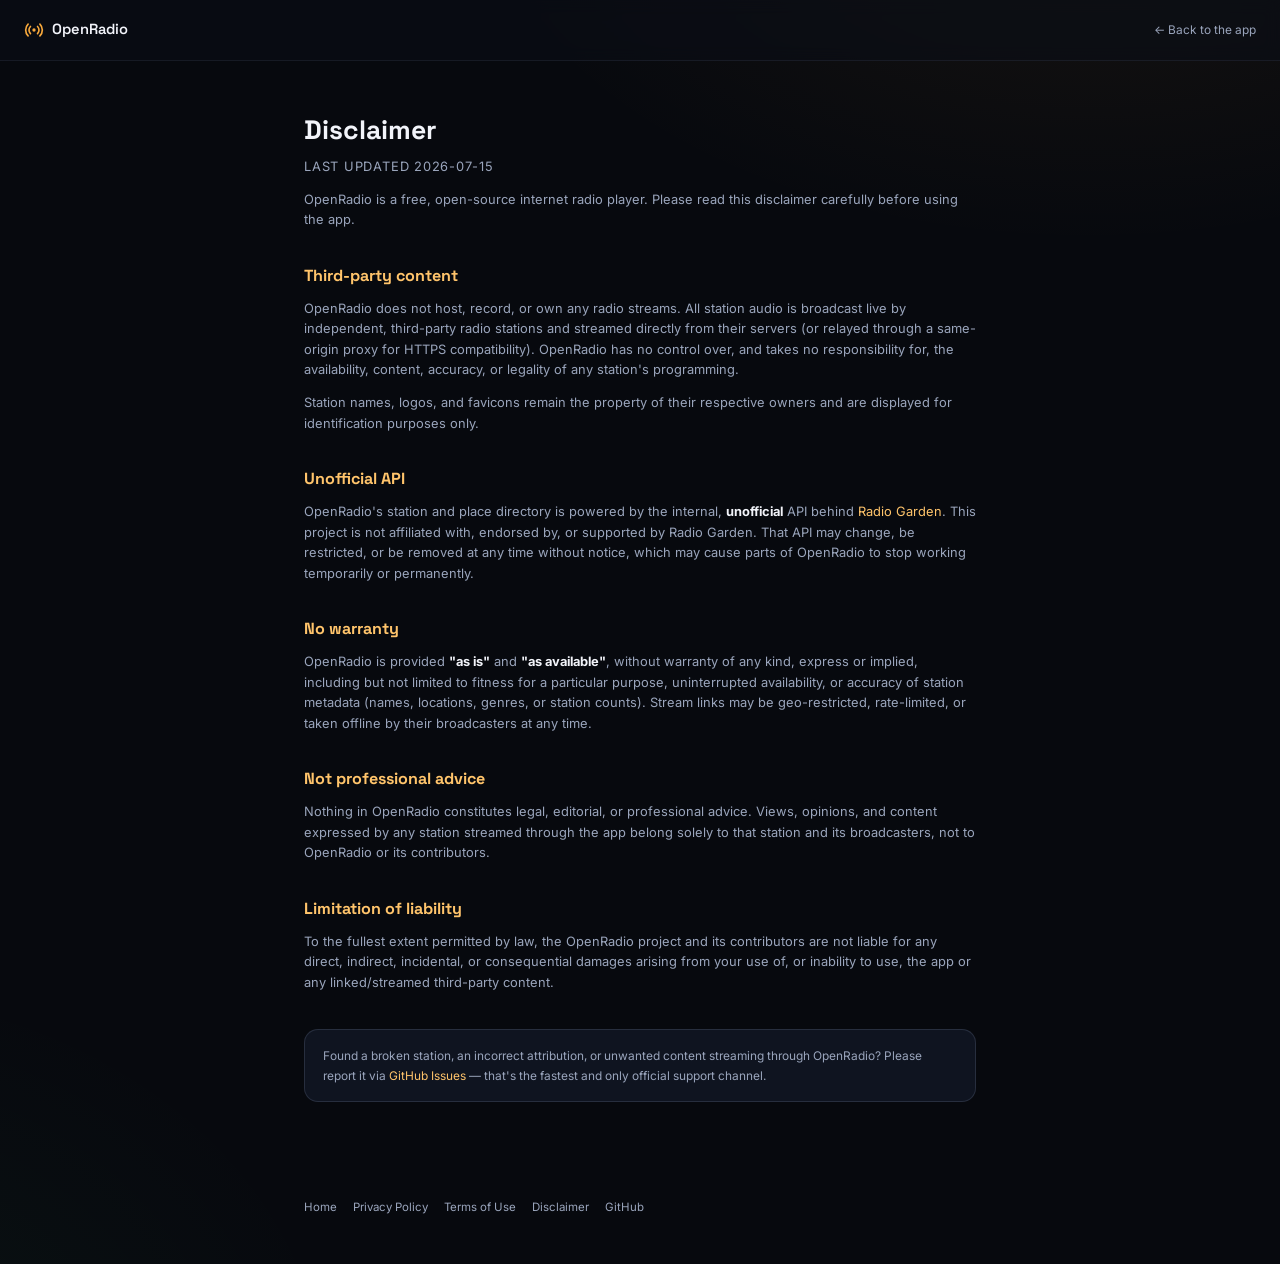
==== disclaimer.html @ 1cc2624a "Add legal pages: Privacy Policy, Terms of Use, and Disclaimer; update sitemap and footer links" ====
<!DOCTYPE html>
<html lang="en">
<head>
  <meta charset="UTF-8" />
  <meta name="viewport" content="width=device-width, initial-scale=1.0" />
  <title>Disclaimer — OpenRadio</title>
  <meta name="description" content="Disclaimer for OpenRadio, a free internet radio player: unofficial API use, third-party stream content, and no-warranty terms." />
  <link rel="canonical" href="https://openradio.world/disclaimer.html" />
  <meta name="theme-color" content="#07090e" />
  <link rel="icon" href="assets/icon.svg" type="image/svg+xml" />
  <link href="https://fonts.googleapis.com/css2?family=Inter:wght@400;500;600;700&family=Space+Grotesk:wght@500;600;700&display=swap" rel="stylesheet" />
  <link rel="stylesheet" href="legal.css?v=1" />
</head>
<body>
  <header class="legal-topbar">
    <a class="brand" href="/">
      <svg width="20" height="20" viewBox="0 0 24 24" fill="none" aria-hidden="true">
        <g stroke="#f6a83c" stroke-width="2" stroke-linecap="round">
          <circle cx="12" cy="12" r="2" fill="#f6a83c" stroke="none"/>
          <path d="M16.24 7.76a6 6 0 0 1 0 8.49"/>
          <path d="M7.76 16.25a6 6 0 0 1 0-8.49"/>
          <path d="M19.07 4.93a10 10 0 0 1 0 14.14"/>
          <path d="M4.93 19.07a10 10 0 0 1 0-14.14"/>
        </g>
      </svg>
      OpenRadio
    </a>
    <a class="back-link" href="/">&larr; Back to the app</a>
  </header>

  <main class="legal-wrap">
    <h1>Disclaimer</h1>
    <p class="legal-updated">Last updated 2026-07-15</p>

    <p>OpenRadio is a free, open-source internet radio player. Please read this
    disclaimer carefully before using the app.</p>

    <h2>Third-party content</h2>
    <p>OpenRadio does not host, record, or own any radio streams. All station
    audio is broadcast live by independent, third-party radio stations and
    streamed directly from their servers (or relayed through a same-origin
    proxy for HTTPS compatibility). OpenRadio has no control over, and takes
    no responsibility for, the availability, content, accuracy, or legality of
    any station's programming.</p>
    <p>Station names, logos, and favicons remain the property of their
    respective owners and are displayed for identification purposes only.</p>

    <h2>Unofficial API</h2>
    <p>OpenRadio's station and place directory is powered by the internal,
    <strong>unofficial</strong> API behind <a href="https://radio.garden/" target="_blank" rel="noopener">Radio Garden</a>.
    This project is not affiliated with, endorsed by, or supported by Radio
    Garden. That API may change, be restricted, or be removed at any time
    without notice, which may cause parts of OpenRadio to stop working
    temporarily or permanently.</p>

    <h2>No warranty</h2>
    <p>OpenRadio is provided <strong>"as is"</strong> and <strong>"as available"</strong>,
    without warranty of any kind, express or implied, including but not
    limited to fitness for a particular purpose, uninterrupted availability,
    or accuracy of station metadata (names, locations, genres, or station
    counts). Stream links may be geo-restricted, rate-limited, or taken
    offline by their broadcasters at any time.</p>

    <h2>Not professional advice</h2>
    <p>Nothing in OpenRadio constitutes legal, editorial, or professional
    advice. Views, opinions, and content expressed by any station streamed
    through the app belong solely to that station and its broadcasters, not
    to OpenRadio or its contributors.</p>

    <h2>Limitation of liability</h2>
    <p>To the fullest extent permitted by law, the OpenRadio project and its
    contributors are not liable for any direct, indirect, incidental, or
    consequential damages arising from your use of, or inability to use, the
    app or any linked/streamed third-party content.</p>

    <div class="legal-note">
      <p>Found a broken station, an incorrect attribution, or unwanted
      content streaming through OpenRadio? Please report it via
      <a href="https://github.com/PierrunoYT/openradio.world/issues" target="_blank" rel="noopener">GitHub Issues</a>
      — that's the fastest and only official support channel.</p>
    </div>
  </main>

  <nav class="legal-footer-nav" aria-label="Legal pages">
    <a href="/">Home</a>
    <a href="/privacy.html">Privacy Policy</a>
    <a href="/terms.html">Terms of Use</a>
    <a href="/disclaimer.html">Disclaimer</a>
    <a href="https://github.com/PierrunoYT/openradio.world" target="_blank" rel="noopener">GitHub</a>
  </nav>
</body>
</html>
---- legal.css ----
/* ============================================================
   OpenRadio — legal page styles
   Shares the "Night Broadcast" tokens with style.css but the
   document scrolls normally instead of the app's fixed-viewport shell.
   ============================================================ */

:root {
  --bg-0: #07090e;
  --bg-1: #0b0e16;
  --bg-2: #111624;
  --card: #0f1420;

  --text-hi: #f2f4fa;
  --text-mid: #9aa5bc;
  --text-low: #5d6780;

  --amber: #f6a83c;
  --amber-hi: #ffc46b;
  --live: #4af689;

  --border: rgba(160, 178, 214, 0.09);
  --border-strong: rgba(160, 178, 214, 0.16);

  --radius-md: 14px;
  --radius-pill: 999px;

  --font-display: 'Space Grotesk', 'Inter', sans-serif;
  --font-ui: 'Inter', -apple-system, BlinkMacSystemFont, 'Segoe UI', Roboto, sans-serif;

  --transition: 0.18s ease;
}

* , *::before, *::after {
  box-sizing: border-box;
  margin: 0;
  padding: 0;
}

html {
  font-size: 14px;
  -webkit-font-smoothing: antialiased;
  -moz-osx-font-smoothing: grayscale;
}

body {
  font-family: var(--font-ui);
  color: var(--text-hi);
  background:
    radial-gradient(1000px 600px at 85% -10%, rgba(246, 168, 60, 0.07), transparent 62%),
    radial-gradient(900px 700px at -15% 110%, rgba(74, 246, 137, 0.045), transparent 60%),
    var(--bg-0);
  min-height: 100vh;
  line-height: 1.6;
}

.legal-topbar {
  display: flex;
  align-items: center;
  gap: 10px;
  padding: 18px 24px;
  border-bottom: 1px solid var(--border);
  background: rgba(11, 14, 22, 0.6);
  backdrop-filter: blur(8px);
  position: sticky;
  top: 0;
  z-index: 5;
}

.legal-topbar a.brand {
  display: flex;
  align-items: center;
  gap: 8px;
  color: var(--text-hi);
  text-decoration: none;
  font-family: var(--font-display);
  font-weight: 600;
  font-size: 1.05rem;
}

.legal-topbar a.brand svg {
  flex-shrink: 0;
}

.legal-topbar .back-link {
  margin-left: auto;
  color: var(--text-mid);
  text-decoration: none;
  font-size: 0.85rem;
  transition: color var(--transition);
}

.legal-topbar .back-link:hover {
  color: var(--amber-hi);
}

.legal-wrap {
  max-width: 720px;
  margin: 0 auto;
  padding: 48px 24px 96px;
}

.legal-wrap h1 {
  font-family: var(--font-display);
  font-size: 1.9rem;
  margin-bottom: 6px;
}

.legal-updated {
  color: var(--text-low);
  font-size: 0.8rem;
  margin-bottom: 32px;
  text-transform: uppercase;
  letter-spacing: 0.06em;
}

.legal-wrap h2 {
  font-family: var(--font-display);
  font-size: 1.15rem;
  color: var(--amber-hi);
  margin: 32px 0 10px;
}

.legal-wrap p,
.legal-wrap li {
  color: var(--text-mid);
  font-size: 0.92rem;
  margin-bottom: 12px;
}

.legal-wrap ul {
  padding-left: 20px;
  margin-bottom: 12px;
}

.legal-wrap a {
  color: var(--amber-hi);
  text-decoration: none;
}

.legal-wrap a:hover {
  text-decoration: underline;
}

.legal-wrap strong {
  color: var(--text-hi);
}

.legal-note {
  margin-top: 36px;
  padding: 16px 18px;
  background: var(--card);
  border: 1px solid var(--border-strong);
  border-radius: var(--radius-md);
}

.legal-note p {
  margin-bottom: 0;
  font-size: 0.85rem;
}

.legal-footer-nav {
  max-width: 720px;
  margin: 0 auto;
  padding: 0 24px 48px;
  display: flex;
  flex-wrap: wrap;
  gap: 6px 16px;
  font-size: 0.82rem;
}

.legal-footer-nav a {
  color: var(--text-mid);
  text-decoration: none;
  transition: color var(--transition);
}

.legal-footer-nav a:hover {
  color: var(--amber-hi);
}
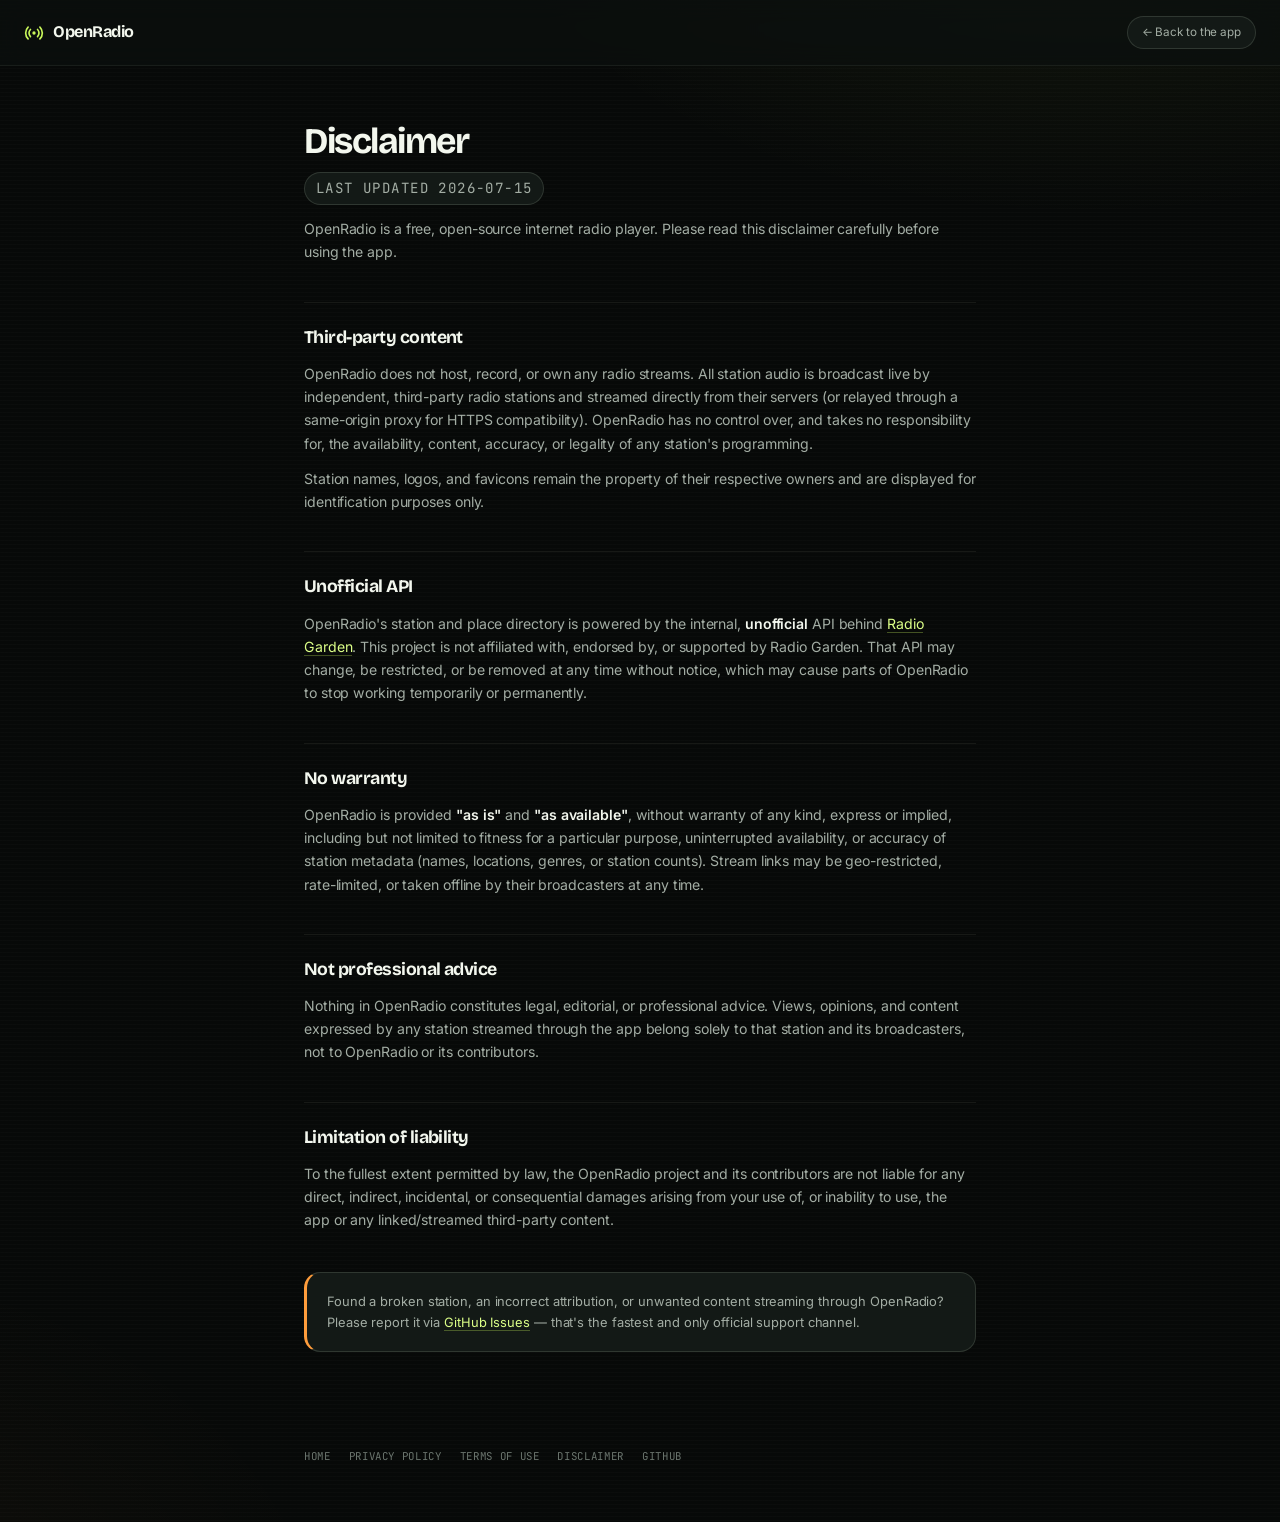
==== commit dad29399: "Redesign the interface as a broadcast console Rewrite style.css and legal.css from scratch as one de" ====
--- a/disclaimer.html
+++ b/disclaimer.html
@@ -6,17 +6,17 @@
   <title>Disclaimer — OpenRadio</title>
   <meta name="description" content="Disclaimer for OpenRadio, a free internet radio player: unofficial API use, third-party stream content, and no-warranty terms." />
   <link rel="canonical" href="https://openradio.world/disclaimer.html" />
-  <meta name="theme-color" content="#07090e" />
+  <meta name="theme-color" content="#070908" />
   <link rel="icon" href="assets/icon.svg" type="image/svg+xml" />
-  <link href="https://fonts.googleapis.com/css2?family=Inter:wght@400;500;600;700&family=Space+Grotesk:wght@500;600;700&display=swap" rel="stylesheet" />
-  <link rel="stylesheet" href="legal.css?v=1" />
+  <link href="https://fonts.googleapis.com/css2?family=Bricolage+Grotesque:opsz,wght@12..96,600;12..96,700&family=Inter:wght@400;500;600;700&family=JetBrains+Mono:wght@400;500;700&display=swap" rel="stylesheet" />
+  <link rel="stylesheet" href="legal.css?v=console-1" />
 </head>
 <body>
   <header class="legal-topbar">
     <a class="brand" href="/">
       <svg width="20" height="20" viewBox="0 0 24 24" fill="none" aria-hidden="true">
-        <g stroke="#f6a83c" stroke-width="2" stroke-linecap="round">
-          <circle cx="12" cy="12" r="2" fill="#f6a83c" stroke="none"/>
+        <g stroke="#c8f65a" stroke-width="2" stroke-linecap="round">
+          <circle cx="12" cy="12" r="2" fill="#c8f65a" stroke="none"/>
           <path d="M16.24 7.76a6 6 0 0 1 0 8.49"/>
           <path d="M7.76 16.25a6 6 0 0 1 0-8.49"/>
           <path d="M19.07 4.93a10 10 0 0 1 0 14.14"/>
--- a/legal.css
+++ b/legal.css
@@ -1,43 +1,50 @@
 /* ============================================================
    OpenRadio — legal page styles
-   Shares the "Night Broadcast" tokens with style.css but the
-   document scrolls normally instead of the app's fixed-viewport shell.
+   Shares the "Console" tokens with style.css, but these documents
+   scroll normally instead of living in the app's fixed shell.
    ============================================================ */
 
 :root {
-  --bg-0: #07090e;
-  --bg-1: #0b0e16;
-  --bg-2: #111624;
-  --card: #0f1420;
-
-  --text-hi: #f2f4fa;
-  --text-mid: #9aa5bc;
-  --text-low: #5d6780;
-
-  --amber: #f6a83c;
-  --amber-hi: #ffc46b;
-  --live: #4af689;
-
-  --border: rgba(160, 178, 214, 0.09);
-  --border-strong: rgba(160, 178, 214, 0.16);
-
-  --radius-md: 14px;
+  --ink-900: #070908;
+  --ink-800: #0c100e;
+  --ink-700: #131916;
+  --ink-600: #1a221e;
+  --ink-500: #232d28;
+
+  --text-hi: #f3f7ee;
+  --text-mid: #a3ada4;
+  --text-low: #6b756e;
+
+  --lime: #c8f65a;
+  --lime-hi: #dcff88;
+  --lime-deep: #9ad32c;
+  --lime-soft: rgba(200, 246, 90, 0.12);
+
+  --tally: #ff9d3c;
+
+  --line: rgba(219, 236, 210, 0.07);
+  --line-2: rgba(219, 236, 210, 0.14);
+  --line-3: rgba(219, 236, 210, 0.24);
+
+  --radius-sm: 12px;
+  --radius-md: 16px;
   --radius-pill: 999px;
 
-  --font-display: 'Space Grotesk', 'Inter', sans-serif;
+  --font-display: 'Bricolage Grotesque', 'Space Grotesk', 'Inter', sans-serif;
   --font-ui: 'Inter', -apple-system, BlinkMacSystemFont, 'Segoe UI', Roboto, sans-serif;
-
-  --transition: 0.18s ease;
-}
-
-* , *::before, *::after {
+  --font-mono: 'JetBrains Mono', ui-monospace, SFMono-Regular, Menlo, monospace;
+
+  --transition: 0.18s cubic-bezier(0.2, 0.7, 0.3, 1);
+}
+
+*, *::before, *::after {
   box-sizing: border-box;
   margin: 0;
   padding: 0;
 }
 
 html {
-  font-size: 14px;
+  font-size: 15px;
   -webkit-font-smoothing: antialiased;
   -moz-osx-font-smoothing: grayscale;
 }
@@ -45,36 +52,56 @@
 body {
   font-family: var(--font-ui);
   color: var(--text-hi);
-  background:
-    radial-gradient(1000px 600px at 85% -10%, rgba(246, 168, 60, 0.07), transparent 62%),
-    radial-gradient(900px 700px at -15% 110%, rgba(74, 246, 137, 0.045), transparent 60%),
-    var(--bg-0);
+  background-color: var(--ink-900);
+  background-image:
+    radial-gradient(1000px 600px at 85% -10%, rgba(200, 246, 90, 0.07), transparent 62%),
+    radial-gradient(900px 700px at -15% 110%, rgba(255, 157, 60, 0.045), transparent 60%),
+    repeating-linear-gradient(
+      to bottom,
+      rgba(255, 255, 255, 0.014) 0 1px,
+      transparent 1px 4px
+    );
   min-height: 100vh;
-  line-height: 1.6;
-}
-
+  line-height: 1.65;
+  letter-spacing: -0.006em;
+}
+
+::selection {
+  background: rgba(200, 246, 90, 0.28);
+  color: var(--text-hi);
+}
+
+:focus-visible {
+  outline: 2px solid var(--lime);
+  outline-offset: 2px;
+  border-radius: 6px;
+}
+
+/* ===== Top bar ===== */
 .legal-topbar {
+  position: sticky;
+  top: 0;
+  z-index: 5;
   display: flex;
   align-items: center;
   gap: 10px;
-  padding: 18px 24px;
-  border-bottom: 1px solid var(--border);
-  background: rgba(11, 14, 22, 0.6);
-  backdrop-filter: blur(8px);
-  position: sticky;
-  top: 0;
-  z-index: 5;
+  padding: 16px 24px;
+  border-bottom: 1px solid var(--line);
+  background: rgba(12, 16, 14, 0.72);
+  backdrop-filter: blur(12px);
+  -webkit-backdrop-filter: blur(12px);
 }
 
 .legal-topbar a.brand {
   display: flex;
   align-items: center;
-  gap: 8px;
+  gap: 9px;
   color: var(--text-hi);
   text-decoration: none;
   font-family: var(--font-display);
-  font-weight: 600;
-  font-size: 1.05rem;
+  font-weight: 700;
+  font-size: 1.08rem;
+  letter-spacing: -0.03em;
 }
 
 .legal-topbar a.brand svg {
@@ -83,97 +110,153 @@
 
 .legal-topbar .back-link {
   margin-left: auto;
+  padding: 6px 14px;
+  border: 1px solid var(--line-2);
+  border-radius: var(--radius-pill);
+  background: var(--ink-700);
   color: var(--text-mid);
   text-decoration: none;
-  font-size: 0.85rem;
-  transition: color var(--transition);
+  font-size: 0.78rem;
+  transition: color var(--transition), border-color var(--transition), background var(--transition);
 }
 
 .legal-topbar .back-link:hover {
-  color: var(--amber-hi);
-}
-
+  border-color: rgba(200, 246, 90, 0.28);
+  background: var(--lime-soft);
+  color: var(--lime-hi);
+}
+
+/* ===== Document ===== */
 .legal-wrap {
   max-width: 720px;
   margin: 0 auto;
-  padding: 48px 24px 96px;
+  padding: 56px 24px 96px;
 }
 
 .legal-wrap h1 {
   font-family: var(--font-display);
-  font-size: 1.9rem;
-  margin-bottom: 6px;
+  font-size: clamp(1.9rem, 4vw, 2.4rem);
+  font-weight: 700;
+  line-height: 1.1;
+  letter-spacing: -0.04em;
+  margin-bottom: 10px;
 }
 
 .legal-updated {
+  display: inline-block;
+  margin-bottom: 36px;
+  padding: 4px 11px;
+  border: 1px solid var(--line-2);
+  border-radius: var(--radius-pill);
+  background: var(--ink-700);
   color: var(--text-low);
-  font-size: 0.8rem;
-  margin-bottom: 32px;
+  font-family: var(--font-mono);
+  font-size: 0.66rem;
+  letter-spacing: 0.1em;
   text-transform: uppercase;
-  letter-spacing: 0.06em;
 }
 
 .legal-wrap h2 {
   font-family: var(--font-display);
-  font-size: 1.15rem;
-  color: var(--amber-hi);
-  margin: 32px 0 10px;
+  font-size: 1.18rem;
+  font-weight: 700;
+  letter-spacing: -0.03em;
+  color: var(--text-hi);
+  margin: 38px 0 10px;
+  padding-top: 20px;
+  border-top: 1px solid var(--line);
 }
 
 .legal-wrap p,
 .legal-wrap li {
   color: var(--text-mid);
-  font-size: 0.92rem;
+  font-size: 0.94rem;
   margin-bottom: 12px;
 }
 
 .legal-wrap ul {
-  padding-left: 20px;
+  padding-left: 18px;
   margin-bottom: 12px;
+  list-style: none;
+}
+
+.legal-wrap li {
+  position: relative;
+  padding-left: 4px;
+}
+
+.legal-wrap li::before {
+  content: '';
+  position: absolute;
+  left: -14px;
+  top: 0.62em;
+  width: 5px;
+  height: 5px;
+  border-radius: 50%;
+  background: var(--lime-deep);
 }
 
 .legal-wrap a {
-  color: var(--amber-hi);
-  text-decoration: none;
+  color: var(--lime-hi);
+  text-decoration: none;
+  border-bottom: 1px solid rgba(200, 246, 90, 0.3);
+  transition: border-color var(--transition), color var(--transition);
 }
 
 .legal-wrap a:hover {
-  text-decoration: underline;
+  color: var(--lime);
+  border-bottom-color: var(--lime);
 }
 
 .legal-wrap strong {
   color: var(--text-hi);
+  font-weight: 600;
 }
 
 .legal-note {
-  margin-top: 36px;
-  padding: 16px 18px;
-  background: var(--card);
-  border: 1px solid var(--border-strong);
+  margin-top: 40px;
+  padding: 18px 20px;
+  background: var(--ink-700);
+  border: 1px solid var(--line-2);
+  border-left: 3px solid var(--tally);
   border-radius: var(--radius-md);
 }
 
 .legal-note p {
   margin-bottom: 0;
-  font-size: 0.85rem;
-}
-
+  font-size: 0.86rem;
+}
+
+/* ===== Footer nav ===== */
 .legal-footer-nav {
   max-width: 720px;
   margin: 0 auto;
-  padding: 0 24px 48px;
+  padding: 0 24px 56px;
   display: flex;
   flex-wrap: wrap;
-  gap: 6px 16px;
-  font-size: 0.82rem;
+  gap: 8px 18px;
+  font-family: var(--font-mono);
+  font-size: 0.72rem;
+  letter-spacing: 0.06em;
+  text-transform: uppercase;
 }
 
 .legal-footer-nav a {
-  color: var(--text-mid);
+  color: var(--text-low);
   text-decoration: none;
   transition: color var(--transition);
 }
 
 .legal-footer-nav a:hover {
-  color: var(--amber-hi);
-}
+  color: var(--lime-hi);
+}
+
+@media (max-width: 600px) {
+  html {
+    font-size: 14px;
+  }
+
+  .legal-wrap {
+    padding: 36px 20px 72px;
+  }
+}
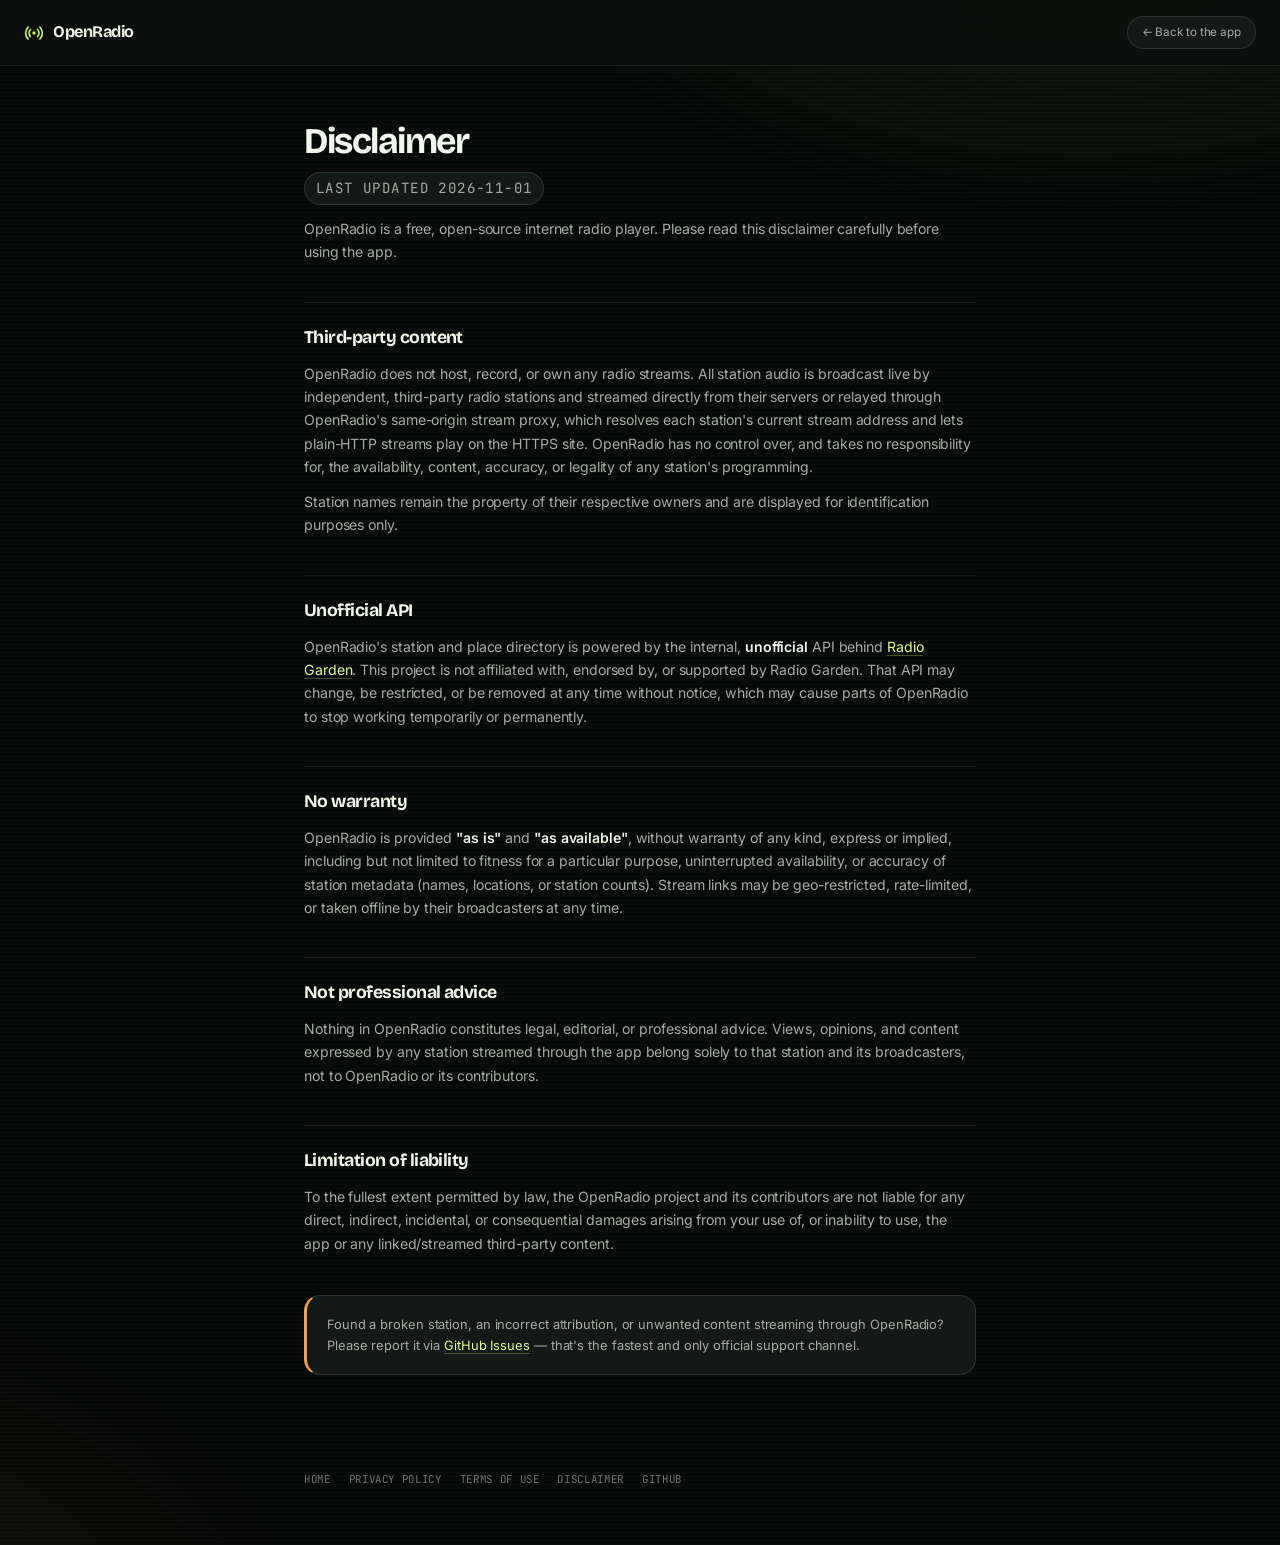
==== commit fce60086: "Correct stored-data and proxy wording in the legal pages Co-Authored-By: Claude Opus 5.5 <noreply@an" ====
--- a/disclaimer.html
+++ b/disclaimer.html
@@ -30,7 +30,7 @@
 
   <main class="legal-wrap">
     <h1>Disclaimer</h1>
-    <p class="legal-updated">Last updated 2026-07-15</p>
+    <p class="legal-updated">Last updated 2026-11-01</p>
 
     <p>OpenRadio is a free, open-source internet radio player. Please read this
     disclaimer carefully before using the app.</p>
@@ -38,12 +38,13 @@
     <h2>Third-party content</h2>
     <p>OpenRadio does not host, record, or own any radio streams. All station
     audio is broadcast live by independent, third-party radio stations and
-    streamed directly from their servers (or relayed through a same-origin
-    proxy for HTTPS compatibility). OpenRadio has no control over, and takes
-    no responsibility for, the availability, content, accuracy, or legality of
-    any station's programming.</p>
-    <p>Station names, logos, and favicons remain the property of their
-    respective owners and are displayed for identification purposes only.</p>
+    streamed directly from their servers or relayed through OpenRadio's
+    same-origin stream proxy, which resolves each station's current stream
+    address and lets plain-HTTP streams play on the HTTPS site. OpenRadio has
+    no control over, and takes no responsibility for, the availability,
+    content, accuracy, or legality of any station's programming.</p>
+    <p>Station names remain the property of their respective owners and are
+    displayed for identification purposes only.</p>
 
     <h2>Unofficial API</h2>
     <p>OpenRadio's station and place directory is powered by the internal,
@@ -57,8 +58,8 @@
     <p>OpenRadio is provided <strong>"as is"</strong> and <strong>"as available"</strong>,
     without warranty of any kind, express or implied, including but not
     limited to fitness for a particular purpose, uninterrupted availability,
-    or accuracy of station metadata (names, locations, genres, or station
-    counts). Stream links may be geo-restricted, rate-limited, or taken
+    or accuracy of station metadata (names, locations, or station counts).
+    Stream links may be geo-restricted, rate-limited, or taken
     offline by their broadcasters at any time.</p>
 
     <h2>Not professional advice</h2>
--- a/legal.css
+++ b/legal.css
@@ -1,7 +1,7 @@
 /* ============================================================
    OpenRadio — legal page styles
-   Shares the "Console" tokens with style.css, but these documents
-   scroll normally instead of living in the app's fixed shell.
+   Shares the "Atlas" tokens with style.css, but these documents
+   scroll normally instead of living over the app's globe canvas.
    ============================================================ */
 
 :root {
